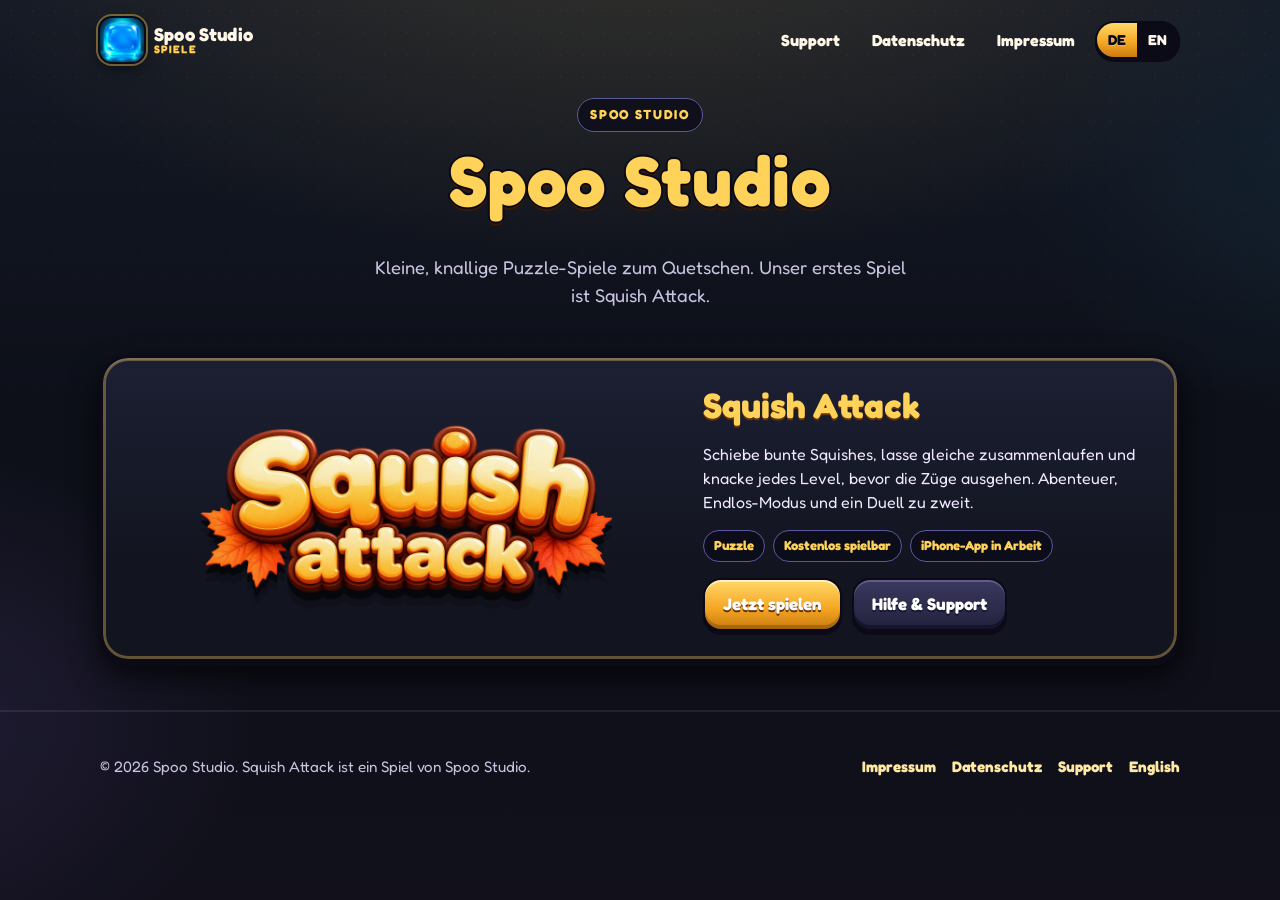
==== index.html @ 0ff9cf9b "Erste Version der Spoo-Studio-Website. Startseite, Datenschutz, Support und Impressum auf Deutsch un" ====
<!DOCTYPE html>
<html lang="de">
<head>
  <meta charset="utf-8">
  <meta name="viewport" content="width=device-width, initial-scale=1">
  <title>Spoo Studio</title>
  <meta name="description" content="Spoo Studio macht verspielte Puzzle-Spiele. Als Erstes: Squish Attack – Squishes schieben, mergen, platzen lassen.">
  <link rel="canonical" href="https://spoostudio.de/">
  <link rel="alternate" hreflang="de" href="https://spoostudio.de/">
  <link rel="alternate" hreflang="en" href="https://spoostudio.de/en/">
  <link rel="alternate" hreflang="x-default" href="https://spoostudio.de/">
  <meta name="theme-color" content="#0d1019">
  <link rel="icon" type="image/png" sizes="32x32" href="images/favicon-32.png">
  <link rel="icon" type="image/png" sizes="64x64" href="images/favicon-64.png">
  <link rel="apple-touch-icon" href="images/apple-touch-icon.png">
  <link rel="stylesheet" href="styles.css">
  <meta property="og:title" content="Spoo Studio">
  <meta property="og:description" content="Verspielte Puzzle-Spiele. Als Erstes: Squish Attack.">
  <meta property="og:type" content="website">
  <meta property="og:url" content="https://spoostudio.de/">
  <meta property="og:locale" content="de_DE">
  <meta property="og:image" content="https://spoostudio.de/images/icon-512.png">
  <meta name="twitter:card" content="summary">
</head>
<body>
  <a class="skip" href="#inhalt">Zum Inhalt</a>
  <header class="site-header wrap">
    <a class="brand" href="./">
      <img src="images/icon-192.png" width="44" height="44" alt="">
      <span class="brand-name">Spoo Studio<small>spiele</small></span>
    </a>
    <nav class="nav" aria-label="Hauptnavigation">
      <a class="nav-link" href="squish-attack/support/">Support</a>
      <a class="nav-link" href="squish-attack/datenschutz/">Datenschutz</a>
      <a class="nav-link" href="impressum/">Impressum</a>
      <div class="lang" role="navigation" aria-label="Sprache">
        <a href="./" aria-current="true" lang="de">DE</a>
        <a href="en/" lang="en" hreflang="en">EN</a>
      </div>
    </nav>
  </header>

  <main id="inhalt" class="wrap">
    <section class="hero">
      <p class="kicker">Spoo Studio</p>
      <h1>Spoo Studio</h1>
      <p class="lede">Kleine, knallige Puzzle-Spiele zum Quetschen. Unser erstes Spiel ist Squish Attack.</p>
    </section>

    <article class="game-card">
      <div class="logo-wrap">
        <picture>
          <source type="image/webp" srcset="images/squish-attack-logo.webp">
          <img src="images/squish-attack-logo.png" width="720" height="363" alt="Squish Attack">
        </picture>
      </div>
      <div class="game-copy">
        <h2>Squish Attack</h2>
        <p>Schiebe bunte Squishes, lasse gleiche zusammenlaufen und knacke jedes Level, bevor die Züge ausgehen. Abenteuer, Endlos-Modus und ein Duell zu zweit.</p>
        <div class="badge-row">
          <span class="badge">Puzzle</span>
          <span class="badge">Kostenlos spielbar</span>
          <span class="badge">iPhone-App in Arbeit</span>
        </div>
        <div class="actions">
          <a class="btn" href="https://saschahoffmannsh-gif.github.io/squish-attack/game/">Jetzt spielen</a>
          <a class="btn btn-ghost" href="squish-attack/support/">Hilfe &amp; Support</a>
        </div>
      </div>
    </article>
  </main>

  <footer class="site-footer">
    <div class="wrap foot-row">
      <p>© 2026 Spoo Studio. Squish Attack ist ein Spiel von Spoo Studio.</p>
      <p class="foot-links">
        <a href="impressum/">Impressum</a>
        <a href="squish-attack/datenschutz/">Datenschutz</a>
        <a href="squish-attack/support/">Support</a>
        <a href="en/" lang="en" hreflang="en">English</a>
      </p>
    </div>
  </footer>
</body>
</html>
---- styles.css ----
@font-face{
  font-family:"Fredoka";
  src:url("fonts/fredoka.woff2") format("woff2");
  font-weight:400 600;
  font-style:normal;
  font-display:swap;
}
@font-face{
  font-family:"Fredoka";
  src:url("fonts/fredoka-bold.woff2") format("woff2");
  font-weight:700;
  font-style:normal;
  font-display:swap;
}

/* Subfolder pages load this file from ../ or ../../ — rewrite font URLs via HTML? 
   No: @font-face urls are relative to the CSS file, so fonts/ only works from root.
   Use absolute-from-css-directory is styles.css in root, so we need fonts relative to CSS:
   url("fonts/fredoka.woff2") works only when CSS is at site root, which it is.
   CSS url() is relative to the stylesheet URL, not the HTML. Good. */

:root{
  --navy:#0d1019;
  --navy-2:#141925;
  --navy-3:#1b2030;
  --ink:#0b0a16;
  --gold:#ffd25a;
  --gold-hot:#ffbf2a;
  --gold-deep:#c97a10;
  --cream:#fff7e8;
  --muted:#c9c3e0;
  --line:#3d3c63;
  --card:#16182a;
  --ok:#9df25a;
  --warn:#ffb84d;
  --comic:"Fredoka",ui-rounded,"SF Pro Rounded",system-ui,sans-serif;
  --shadow:0 14px 30px #000b;
  --ring:2px 0 0 var(--ink),-2px 0 0 var(--ink),0 2px 0 var(--ink),0 -2px 0 var(--ink),0 4px 0 #3a1a05;
  --max:1080px;
}
*{box-sizing:border-box}
html{scroll-behavior:smooth}
html,body{margin:0;padding:0;background:var(--navy);color:var(--cream);font-family:var(--comic)}
body{
  min-height:100dvh;
  background:
    radial-gradient(1200px 600px at 50% -10%,#ffd25a22,transparent 60%),
    radial-gradient(800px 500px at 110% 20%,#38ccff14,transparent 50%),
    radial-gradient(700px 500px at -10% 80%,#926ae226,transparent 55%),
    linear-gradient(180deg,#141925,#0d1019 45%,#11101b);
  line-height:1.5;
}
body::before{
  content:"";
  pointer-events:none;
  position:fixed;inset:0;
  background-image:radial-gradient(#ffffff14 1px,transparent 1px);
  background-size:22px 22px;
  mask-image:linear-gradient(180deg,#000 0,transparent 80%);
  opacity:.35;
  z-index:0;
}
a{color:var(--gold);text-decoration-thickness:2px;text-underline-offset:3px}
a:hover{color:#ffe8a3}
:focus-visible{outline:3px solid var(--gold);outline-offset:3px}
.skip{
  position:absolute;left:-999px;top:8px;
  background:var(--gold);color:var(--ink);padding:8px 14px;border-radius:12px;font-weight:700;z-index:20;
}
.skip:focus{left:8px}

.wrap{position:relative;z-index:1;width:min(var(--max),calc(100% - 32px));margin:0 auto}
.site-header,.site-footer{position:relative;z-index:2}
.site-header{
  display:flex;align-items:center;justify-content:space-between;gap:16px;
  padding:18px 0 8px;
}
.brand{display:flex;align-items:center;gap:10px;text-decoration:none;color:var(--cream)}
.brand img{width:44px;height:44px;border-radius:12px;box-shadow:0 0 0 2px #0b0a16,0 0 0 4px #ffd25a66,0 6px 16px #0008;background:#062033}
.brand-name{font-weight:700;font-size:1.15rem;letter-spacing:.01em;line-height:1.05}
.brand-name small{display:block;font-size:.68rem;letter-spacing:.12em;text-transform:uppercase;color:var(--gold);text-shadow:0 1px 0 #6a3304}
.nav{display:flex;align-items:center;gap:8px;flex-wrap:wrap;justify-content:flex-end}
.nav a, .lang a, .btn, .chip-link{
  font-weight:700;
}
.nav-link{
  color:var(--cream);text-decoration:none;padding:8px 12px;border-radius:999px;
}
.nav-link:hover{background:#ffffff12;color:#fff}
.lang{
  display:flex;border:2px solid var(--ink);border-radius:999px;overflow:hidden;
  background:#0b0b18;box-shadow:0 3px 0 var(--ink);
}
.lang a{
  color:#fff7e8;text-decoration:none;padding:6px 11px;font-size:.9rem;background:transparent;
}
.lang a[aria-current="true"]{background:linear-gradient(180deg,#ffd96a,#f5a623 58%,#c97a10);color:var(--ink);text-shadow:0 1px 0 #fff6}
.hero{padding:28px 0 12px;text-align:center}
.kicker{
  display:inline-block;margin:0 0 10px;padding:6px 12px;border-radius:999px;
  background:#0b0b18b8;border:1.5px solid #5a5a9a;color:var(--gold);
  font-size:.82rem;letter-spacing:.14em;text-transform:uppercase;font-weight:700;
}
h1,h2,h3{font-weight:700;line-height:1.1;margin:0 0 .5em}
h1{
  font-size:clamp(2.4rem,9vw,4.4rem);
  color:var(--gold);
  text-shadow:var(--ring);
  letter-spacing:.01em;
}
.lede{max-width:34rem;margin:0 auto 1.6rem;color:var(--muted);font-size:1.15rem}

.game-card{
  display:grid;grid-template-columns:1fr;gap:22px;align-items:center;
  margin:8px auto 48px;padding:22px 20px 24px;
  background:
    linear-gradient(180deg,#1c2033,#12141f 70%);
  border:3px solid var(--ink);
  border-radius:28px;
  box-shadow:inset 0 2px 0 #ffffff22,inset 0 0 0 3px #ffd25a55,0 4px 0 #0b0a16,var(--shadow);
  text-align:left;
}
@media (min-width:720px){
  .game-card{grid-template-columns:minmax(0,1.15fr) minmax(0,.95fr);padding:28px 32px;gap:32px}
}
.logo-wrap{display:flex;justify-content:center;align-items:center;padding:8px}
.logo-wrap img,.logo-wrap picture{width:min(100%,420px);height:auto;filter:drop-shadow(0 8px 0 #0006)}
.game-copy h2{
  font-size:clamp(1.6rem,4vw,2.2rem);color:var(--gold);text-shadow:0 2px 0 #6a3304;
}
.game-copy p{margin:0 0 1rem;color:#efe9ff}
.badge-row{display:flex;flex-wrap:wrap;gap:8px;margin:0 0 16px}
.badge{
  display:inline-flex;align-items:center;gap:6px;
  padding:5px 10px;border-radius:999px;background:#0b0b18b8;border:1.5px solid #5a5a9a;
  color:var(--gold);font-size:.82rem;font-weight:700;
}
.actions{display:flex;flex-wrap:wrap;gap:10px}
.btn{
  appearance:none;border:2px solid var(--ink);border-radius:18px;cursor:pointer;
  display:inline-flex;align-items:center;justify-content:center;gap:8px;
  padding:12px 18px;text-decoration:none;font-size:1.05rem;
  color:#fff;text-shadow:0 1.5px 0 #6a3304;
  background:linear-gradient(180deg,#ffd96a,#f5a623 58%,#c97a10);
  box-shadow:inset 0 2px 0 #ffffffa0,inset 0 -4px 0 #00000030,0 4px 0 var(--ink);
}
.btn:hover{filter:brightness(1.06);color:#fff}
.btn:active{transform:translateY(2px);box-shadow:inset 0 2px 0 #ffffffa0,inset 0 -2px 0 #00000030,0 1px 0 var(--ink)}
.btn-ghost{
  background:linear-gradient(180deg,#3a3960,#22213c);
  text-shadow:0 1.5px 0 #14152e;
  box-shadow:inset 0 2px 0 #b8b4e04d,inset 0 -4px 0 #15142a,0 4px 0 var(--ink);
  color:#fff;
}
.btn-ghost:hover{color:#fff}

.site-footer{
  margin-top:24px;padding:28px 0 40px;color:var(--muted);font-size:.95rem;
  border-top:2px solid #ffffff14;
}
.foot-row{display:flex;flex-wrap:wrap;gap:12px 18px;justify-content:space-between;align-items:flex-start}
.foot-links{display:flex;flex-wrap:wrap;gap:8px 16px}
.foot-links a{color:#ffe8a3;text-decoration:none;font-weight:700}
.foot-links a:hover{text-decoration:underline}

/* Legal / article pages */
.page{padding:12px 0 48px}
.crumb{margin:0 0 14px;color:var(--muted);font-size:.92rem}
.crumb a{color:#ffe8a3;text-decoration:none;font-weight:700}
.page h1{font-size:clamp(1.8rem,6vw,3rem);margin-bottom:.35em}
.sub{color:var(--muted);margin:0 0 1.2rem}
.article{
  background:linear-gradient(180deg,#1a1d2e,#12141f);
  border:3px solid var(--ink);border-radius:24px;
  box-shadow:inset 0 2px 0 #ffffff18,0 4px 0 var(--ink),var(--shadow);
  padding:22px 20px 32px;
}
@media (min-width:720px){.article{padding:32px 40px 40px}}
.article h2{
  color:var(--gold);text-shadow:0 2px 0 #6a3304;font-size:1.35rem;margin:1.4em 0 .4em
}
.article h2:first-child{margin-top:.2em}
.article h3{color:#ffe8a3;font-size:1.05rem;margin:1.1em 0 .3em}
.article p,.article li{color:#efe9ff}
.article ul,.article ol{padding-left:1.2em}
.article li{margin:.35em 0}
.article hr{border:0;border-top:2px solid #ffffff14;margin:2em 0}

.placeholder{
  display:inline-block;padding:1px 8px;margin:0 1px;
  border:2px dashed #ffd25a;border-radius:10px;
  background:#ffd25a22;color:#ffe8a3;font-weight:700;white-space:nowrap;
}
.note,.todo{
  border-radius:16px;padding:12px 14px;margin:1rem 0;
  border:2px solid var(--ink);
}
.note{background:#1e2a18;border-color:#3d6a22;color:#d8f5c2}
.todo{background:#2a2210;border-color:#b8861a;color:#ffe6b0}
.note strong,.todo strong{color:#fff;display:block;margin-bottom:.25rem}
.meta{font-size:.92rem;color:var(--muted)}

.faq details{
  background:#0b0b18;border:2px solid #3d3c63;border-radius:16px;padding:4px 14px;
  margin:0 0 10px;
}
.faq summary{
  cursor:pointer;font-weight:700;color:var(--gold);padding:12px 0;list-style:none;
}
.faq summary::-webkit-details-marker{display:none}
.faq summary::after{content:"＋";float:right;color:#ffe8a3}
.faq details[open] summary::after{content:"–"}
.faq details p{margin:.1rem 0 14px}

@media (prefers-reduced-motion:reduce){
  html{scroll-behavior:auto}
  .btn:active{transform:none}
}
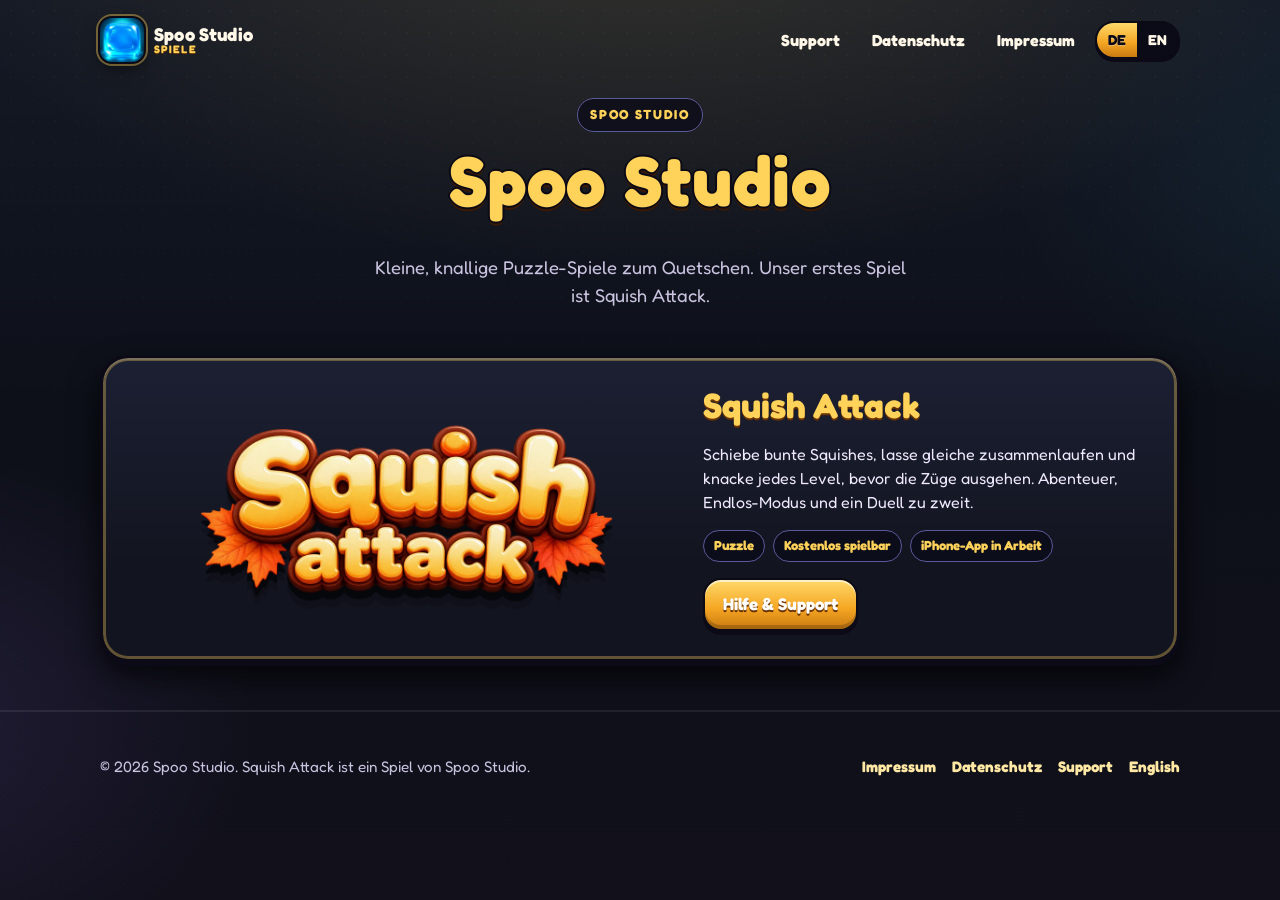
==== commit 5d7e5c99: "Impressum und Kontakt ergänzt, Web-Version von der Site genommen. Name, Anschrift und spoostudio@icl" ====
--- a/index.html
+++ b/index.html
@@ -63,8 +63,7 @@
           <span class="badge">iPhone-App in Arbeit</span>
         </div>
         <div class="actions">
-          <a class="btn" href="https://saschahoffmannsh-gif.github.io/squish-attack/game/">Jetzt spielen</a>
-          <a class="btn btn-ghost" href="squish-attack/support/">Hilfe &amp; Support</a>
+          <a class="btn" href="squish-attack/support/">Hilfe &amp; Support</a>
         </div>
       </div>
     </article>
